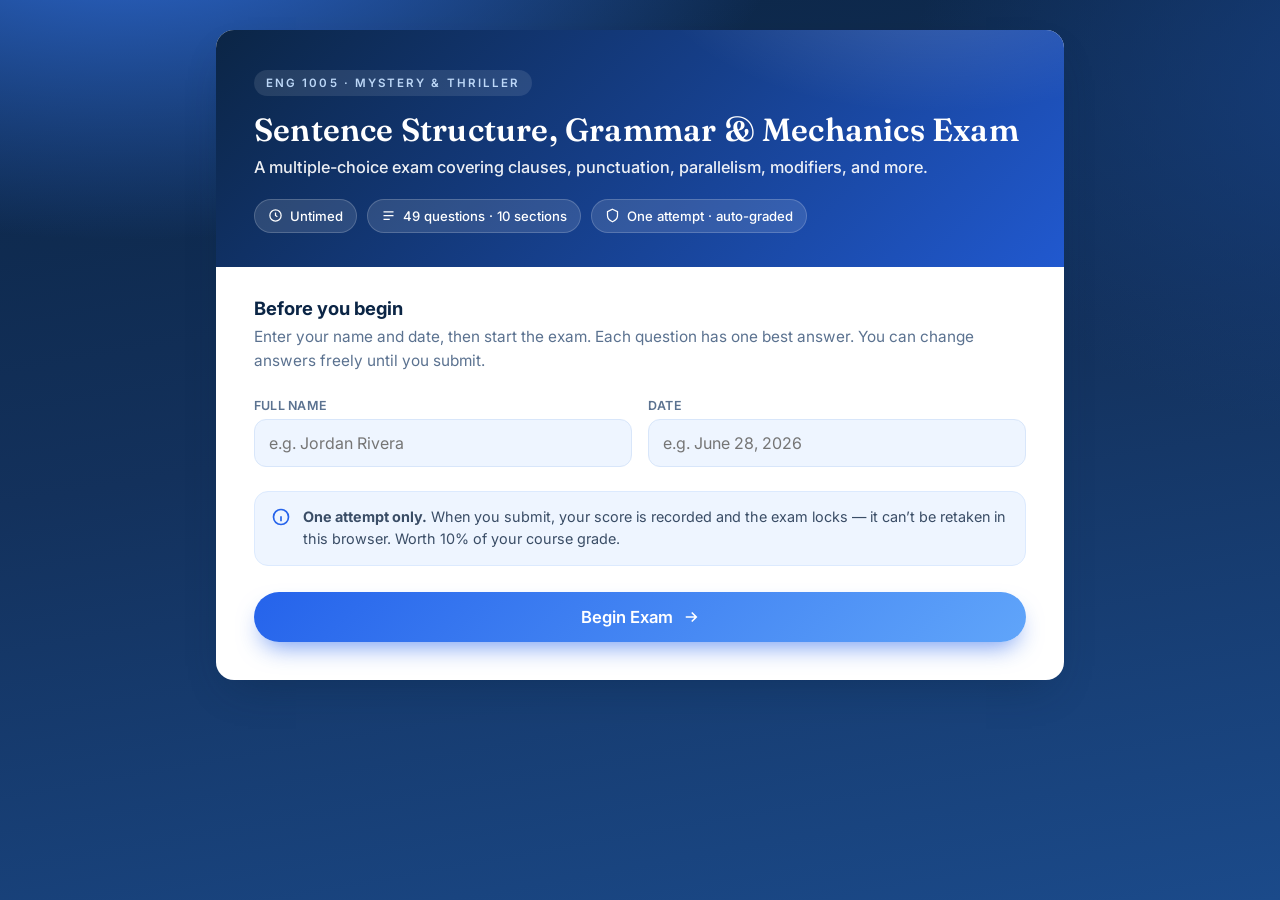
==== index.html @ 20e9f22b "Refactor exam into multi-file project: HTML structure and CSS theme Replace the single-file grammar-" ====
<!DOCTYPE html>
<html lang="en">
<head>
<meta charset="UTF-8">
<meta name="viewport" content="width=device-width, initial-scale=1.0">
<title>ENG 1005 · Grammar &amp; Mechanics Exam</title>
<link rel="preconnect" href="https://fonts.googleapis.com">
<link rel="preconnect" href="https://fonts.gstatic.com" crossorigin>
<link href="https://fonts.googleapis.com/css2?family=Inter:wght@400;500;600;700;800&family=Fraunces:opsz,wght@9..144,500;9..144,600&display=swap" rel="stylesheet">
<link rel="stylesheet" href="css/styles.css">
</head>
<body>
<div class="shell">

  <!-- ===================== START SCREEN ===================== -->
  <div id="screen-start" class="panel fade-in">
    <div class="hero">
      <span class="eyebrow">ENG 1005 · Mystery &amp; Thriller</span>
      <h1>Sentence Structure, Grammar &amp; Mechanics Exam</h1>
      <p class="sub">A multiple-choice exam covering clauses, punctuation, parallelism, modifiers, and more.</p>
      <div class="pill-row">
        <span class="pill"><svg viewBox="0 0 24 24" fill="none" stroke="currentColor" stroke-width="2"><circle cx="12" cy="12" r="9"/><path d="M12 7v5l3 2"/></svg> Untimed</span>
        <span class="pill"><svg viewBox="0 0 24 24" fill="none" stroke="currentColor" stroke-width="2"><path d="M4 6h16M4 12h16M4 18h10"/></svg> 49 questions · 10 sections</span>
        <span class="pill"><svg viewBox="0 0 24 24" fill="none" stroke="currentColor" stroke-width="2"><path d="M12 2l8 4v6c0 5-3.5 8-8 10-4.5-2-8-5-8-10V6z"/></svg> One attempt · auto-graded</span>
      </div>
    </div>
    <div class="start-body">
      <div id="lock-on-start"></div>
      <h2>Before you begin</h2>
      <p class="lead">Enter your name and date, then start the exam. Each question has one best answer. You can change answers freely until you submit.</p>
      <div class="field-grid">
        <div class="field"><label for="studentName">Full name</label><input id="studentName" type="text" placeholder="e.g. Jordan Rivera" autocomplete="off"></div>
        <div class="field"><label for="examDate">Date</label><input id="examDate" type="text" placeholder="e.g. June 28, 2026" autocomplete="off"></div>
      </div>
      <div class="note">
        <svg viewBox="0 0 24 24" fill="none" stroke="currentColor" stroke-width="2"><circle cx="12" cy="12" r="9"/><path d="M12 8h.01M11 12h1v4h1"/></svg>
        <span><strong>One attempt only.</strong> When you submit, your score is recorded and the exam locks — it can’t be retaken in this browser. Worth 10% of your course grade.</span>
      </div>
      <button id="beginBtn" class="btn btn-primary btn-block">Begin Exam
        <svg viewBox="0 0 24 24" width="18" height="18" fill="none" stroke="currentColor" stroke-width="2.2"><path d="M5 12h14M13 6l6 6-6 6"/></svg>
      </button>
    </div>
  </div>

  <!-- ===================== EXAM SCREEN ===================== -->
  <div id="screen-exam" class="hidden">
    <div class="topbar">
      <span class="who" id="barWho">Exam in progress</span>
      <div class="track"><span id="trackFill"></span></div>
      <span class="count" id="barCount">0 / 0</span>
    </div>
    <form id="examForm"></form>
    <div class="warn" id="warn"></div>
    <div class="submit-wrap">
      <button type="button" id="submitBtn" class="btn btn-primary">Submit Exam
        <svg viewBox="0 0 24 24" width="18" height="18" fill="none" stroke="currentColor" stroke-width="2.2"><path d="M20 6L9 17l-5-5"/></svg>
      </button>
    </div>
    <footer>ENG 1005 · Writing About Mystery &amp; Thriller</footer>
  </div>

  <!-- ===================== RESULT SCREEN ===================== -->
  <div id="screen-result" class="hidden">
    <div class="lock-banner" id="resultLock">
      <svg viewBox="0 0 24 24" fill="none" stroke="currentColor" stroke-width="2"><rect x="4" y="10" width="16" height="11" rx="2"/><path d="M8 10V7a4 4 0 0 1 8 0v3"/></svg>
      <span>Your exam has been submitted and recorded. It cannot be retaken in this browser.</span>
    </div>
    <div class="panel fade-in">
      <div class="result-head">
        <div class="who" id="resWho"></div>
        <div class="meta" id="resMeta"></div>
        <div class="ring-wrap">
          <svg width="170" height="170" viewBox="0 0 170 170">
            <circle class="ring-bg" cx="85" cy="85" r="74"/>
            <circle class="ring-fg" id="ringFg" cx="85" cy="85" r="74"/>
          </svg>
          <div class="ring-label"><div class="pct" id="resPct">0<small>%</small></div><div class="lbl">Score</div></div>
        </div>
        <div class="grade-word" id="resGrade"></div>
      </div>
      <div class="breakdown">
        <h4>Section breakdown</h4>
        <div id="breakdown"></div>
      </div>
      <div class="result-actions">
        <button class="btn btn-ghost" id="reviewBtn">Review my answers</button>
      </div>
    </div>
    <footer>ENG 1005 · Writing About Mystery &amp; Thriller</footer>
  </div>

</div>

<!-- Question bank (course material) loads first, then the app logic -->
<script src="js/questions.js"></script>
<script src="js/app.js"></script>
</body>
</html>
---- css/styles.css ----
/* ============================================================
   ENG 1005 · Mystery & Thriller — Grammar & Mechanics Exam
   Stylesheet (blue theme)
   ============================================================ */
:root{
  --navy:#0b2545;
  --navy-2:#13315c;
  --blue:#1f6feb;
  --blue-600:#2563eb;
  --blue-500:#3b82f6;
  --blue-400:#60a5fa;
  --sky:#bcd7f7;
  --ice:#eef5ff;
  --ice-2:#dceafe;
  --ink:#0f1f33;
  --muted:#5b7290;
  --line:#d8e6fa;
  --good:#15803d;
  --good-bg:#e7f7ec;
  --good-line:#79c894;
  --bad:#c2382c;
  --bad-bg:#fdeceb;
  --bad-line:#eb9b94;
  --card:#ffffff;
  --shadow:0 18px 40px -18px rgba(11,37,69,.45);
  --shadow-sm:0 6px 18px -8px rgba(11,37,69,.35);
  --radius:18px;
}
*{box-sizing:border-box;}
html{scroll-behavior:smooth;}
body{
  margin:0;
  font-family:"Inter",system-ui,-apple-system,Segoe UI,Roboto,Helvetica,Arial,sans-serif;
  color:var(--ink);
  background:
    radial-gradient(1200px 600px at 10% -10%, #2f6bd6 0%, transparent 55%),
    radial-gradient(1000px 700px at 110% 10%, #163e7d 0%, transparent 50%),
    linear-gradient(170deg,#0b2545 0%,#13315c 45%,#1b4a8a 100%);
  background-attachment:fixed;
  min-height:100vh;
  -webkit-font-smoothing:antialiased;
}
.shell{max-width:880px;margin:0 auto;padding:30px 16px 90px;}

/* ---------- Cards / panels ---------- */
.panel{background:var(--card);border-radius:var(--radius);box-shadow:var(--shadow);overflow:hidden;}
.hero{position:relative;padding:40px 38px 34px;background:linear-gradient(135deg,var(--navy) 0%,var(--blue-600) 120%);color:#fff;}
.hero::after{content:"";position:absolute;inset:0;background:radial-gradient(420px 220px at 85% -30%,rgba(255,255,255,.18),transparent 70%);pointer-events:none;}
.eyebrow{display:inline-block;font-size:.72rem;letter-spacing:.18em;text-transform:uppercase;font-weight:600;color:var(--sky);background:rgba(255,255,255,.1);padding:6px 12px;border-radius:999px;margin-bottom:16px;}
.hero h1{font-family:"Fraunces","Inter",serif;font-weight:600;font-size:2rem;line-height:1.15;margin:0 0 8px;letter-spacing:.2px;}
.hero p.sub{margin:0;font-size:1.02rem;opacity:.92;font-weight:500;}
.pill-row{display:flex;flex-wrap:wrap;gap:10px;margin-top:22px;}
.pill{display:inline-flex;align-items:center;gap:7px;font-size:.82rem;font-weight:500;background:rgba(255,255,255,.12);border:1px solid rgba(255,255,255,.18);padding:8px 13px;border-radius:999px;}
.pill svg{width:15px;height:15px;}

/* ---------- Start screen ---------- */
.start-body{padding:30px 38px 38px;}
.start-body h2{font-size:1.15rem;margin:0 0 6px;color:var(--navy);}
.start-body .lead{color:var(--muted);margin:0 0 24px;font-size:.96rem;line-height:1.6;}
.field-grid{display:grid;grid-template-columns:1fr 1fr;gap:16px;margin-bottom:8px;}
@media(max-width:560px){.field-grid{grid-template-columns:1fr;}}
.field label{display:block;font-size:.78rem;font-weight:600;color:var(--muted);margin-bottom:6px;letter-spacing:.02em;text-transform:uppercase;}
.field input{width:100%;border:1.6px solid var(--line);border-radius:12px;padding:13px 14px;font-size:1rem;font-family:inherit;color:var(--ink);background:var(--ice);transition:.15s;}
.field input:focus{outline:none;border-color:var(--blue-500);background:#fff;box-shadow:0 0 0 4px rgba(59,130,246,.15);}
.note{display:flex;gap:12px;align-items:flex-start;margin:24px 0 26px;padding:14px 16px;background:var(--ice);border:1px solid var(--ice-2);border-radius:14px;font-size:.9rem;color:#3a4d66;line-height:1.55;}
.note svg{flex:0 0 auto;width:20px;height:20px;color:var(--blue-600);margin-top:1px;}

/* ---------- Buttons ---------- */
.btn{appearance:none;border:none;cursor:pointer;font-family:inherit;font-weight:600;border-radius:999px;transition:.16s;display:inline-flex;align-items:center;justify-content:center;gap:9px;}
.btn-primary{background:linear-gradient(135deg,var(--blue-600),var(--blue-400));color:#fff;font-size:1.04rem;padding:15px 34px;box-shadow:0 12px 24px -8px rgba(37,99,235,.65);}
.btn-primary:hover{transform:translateY(-2px);box-shadow:0 16px 30px -8px rgba(37,99,235,.7);}
.btn-primary:active{transform:translateY(0);}
.btn-primary:disabled{background:#9fb4d4;cursor:not-allowed;box-shadow:none;transform:none;}
.btn-block{width:100%;}
.btn-ghost{background:#fff;color:var(--blue-600);border:1.6px solid var(--line);font-size:.92rem;padding:11px 22px;}
.btn-ghost:hover{border-color:var(--blue-400);background:var(--ice);}

/* ---------- Sticky progress ---------- */
.topbar{position:sticky;top:0;z-index:40;backdrop-filter:blur(10px);background:rgba(255,255,255,.86);border-bottom:1px solid var(--line);box-shadow:var(--shadow-sm);border-radius:14px;margin-bottom:18px;padding:12px 18px;display:flex;align-items:center;gap:16px;}
.topbar .who{font-weight:600;font-size:.9rem;color:var(--navy);white-space:nowrap;overflow:hidden;text-overflow:ellipsis;max-width:38%;}
.track{flex:1;height:9px;border-radius:999px;background:var(--ice-2);overflow:hidden;}
.track > span{display:block;height:100%;width:0;border-radius:999px;background:linear-gradient(90deg,var(--blue-600),var(--blue-400));transition:width .35s ease;}
.count{font-size:.84rem;font-weight:600;color:var(--muted);white-space:nowrap;}

/* ---------- Sections & questions ---------- */
.qsec{margin:16px 0;}
.sec-head{display:flex;align-items:center;gap:12px;margin:26px 4px 12px;}
.sec-badge{flex:0 0 auto;width:34px;height:34px;border-radius:10px;display:grid;place-items:center;background:linear-gradient(135deg,var(--navy),var(--blue-600));color:#fff;font-weight:700;font-family:"Fraunces",serif;}
.sec-head h3{margin:0;color:#fff;font-size:1.08rem;font-weight:600;}
.sec-dir-card{background:rgba(255,255,255,.92);border-left:4px solid var(--blue-500);border-radius:0 12px 12px 0;padding:11px 16px;margin:0 0 14px;font-size:.9rem;color:#3a4d66;line-height:1.55;}
.passage{background:#fff;border:1px solid var(--line);border-left:4px solid var(--blue-500);border-radius:0 12px 12px 0;padding:14px 18px;margin:0 0 16px;font-style:italic;color:#33485f;line-height:1.6;box-shadow:var(--shadow-sm);}
.q{background:var(--card);border:1px solid var(--line);border-radius:16px;padding:18px 20px;margin:12px 0;box-shadow:var(--shadow-sm);transition:.18s;scroll-margin-top:90px;}
.q.answered{border-color:var(--blue-400);}
.stem{font-weight:600;font-size:1rem;margin-bottom:14px;line-height:1.5;display:flex;gap:10px;}
.stem .num{flex:0 0 auto;min-width:26px;height:26px;padding:0 7px;border-radius:8px;background:var(--ice-2);color:var(--blue-600);font-size:.85rem;font-weight:700;display:inline-grid;place-items:center;}
.opts{display:flex;flex-direction:column;gap:9px;}
.opt{display:flex;gap:13px;align-items:center;padding:12px 15px;border-radius:12px;border:1.6px solid var(--line);background:#fff;cursor:pointer;transition:.14s;font-size:.97rem;line-height:1.45;}
.opt:hover{border-color:var(--blue-400);background:var(--ice);}
.opt input{position:absolute;opacity:0;pointer-events:none;}
.opt .marker{flex:0 0 auto;width:26px;height:26px;border-radius:50%;border:2px solid var(--sky);display:grid;place-items:center;font-weight:700;font-size:.8rem;color:var(--blue-600);background:#fff;transition:.14s;}
.opt.sel{border-color:var(--blue-500);background:linear-gradient(0deg,var(--ice),#fff);box-shadow:0 0 0 3px rgba(59,130,246,.13);}
.opt.sel .marker{background:var(--blue-600);border-color:var(--blue-600);color:#fff;}
.opt .txt{flex:1;}
.opt.correct{border-color:var(--good-line);background:var(--good-bg);}
.opt.correct .marker{background:var(--good);border-color:var(--good);color:#fff;}
.opt.wrong{border-color:var(--bad-line);background:var(--bad-bg);}
.opt.wrong .marker{background:var(--bad);border-color:var(--bad);color:#fff;}
.opt.locked{cursor:default;}
.opt.locked:hover{background:#fff;}
.opt.locked.correct:hover{background:var(--good-bg);}
.opt.locked.wrong:hover{background:var(--bad-bg);}
.opt .tag{margin-left:auto;font-size:.72rem;font-weight:700;letter-spacing:.04em;text-transform:uppercase;padding:3px 9px;border-radius:999px;}
.opt.correct .tag{background:var(--good);color:#fff;}
.opt.wrong .tag{background:var(--bad);color:#fff;}

.submit-wrap{text-align:center;margin:34px 0 6px;}
.warn{color:#ffd9d4;font-size:.9rem;text-align:center;margin-top:14px;min-height:1.2em;font-weight:500;}

/* ---------- Result ---------- */
.result-head{padding:38px 38px 30px;text-align:center;background:linear-gradient(135deg,var(--navy),var(--blue-600));color:#fff;position:relative;}
.ring-wrap{width:170px;height:170px;margin:6px auto 18px;position:relative;}
.ring-wrap svg{transform:rotate(-90deg);}
.ring-bg{fill:none;stroke:rgba(255,255,255,.22);stroke-width:14;}
.ring-fg{fill:none;stroke:#fff;stroke-width:14;stroke-linecap:round;transition:stroke-dashoffset 1.1s cubic-bezier(.2,.8,.25,1);}
.ring-label{position:absolute;inset:0;display:flex;flex-direction:column;align-items:center;justify-content:center;}
.ring-label .pct{font-size:2.5rem;font-weight:800;line-height:1;font-family:"Fraunces",serif;}
.ring-label .pct small{font-size:1.3rem;font-weight:700;}
.ring-label .lbl{font-size:.74rem;letter-spacing:.16em;text-transform:uppercase;opacity:.85;margin-top:5px;}
.result-head .who{font-size:1.05rem;font-weight:600;margin-bottom:2px;}
.result-head .meta{font-size:.92rem;opacity:.9;}
.result-head .grade-word{display:inline-block;margin-top:14px;font-size:.82rem;font-weight:700;letter-spacing:.05em;text-transform:uppercase;background:rgba(255,255,255,.16);border:1px solid rgba(255,255,255,.25);padding:7px 16px;border-radius:999px;}
.breakdown{padding:24px 30px 8px;}
.breakdown h4{margin:0 0 14px;font-size:.78rem;letter-spacing:.12em;text-transform:uppercase;color:var(--muted);}
.brow{display:flex;align-items:center;gap:12px;padding:9px 0;border-bottom:1px solid var(--ice-2);}
.brow:last-child{border-bottom:none;}
.brow .bname{flex:1;font-size:.9rem;font-weight:500;color:var(--ink);}
.brow .bbar{flex:0 0 120px;height:7px;border-radius:999px;background:var(--ice-2);overflow:hidden;}
.brow .bbar > span{display:block;height:100%;border-radius:999px;background:linear-gradient(90deg,var(--blue-600),var(--blue-400));}
.brow .bscore{flex:0 0 54px;text-align:right;font-size:.86rem;font-weight:700;color:var(--navy);}
.result-actions{padding:18px 30px 30px;display:flex;gap:12px;justify-content:center;flex-wrap:wrap;}

.lock-banner{display:flex;gap:12px;align-items:center;background:rgba(255,255,255,.93);border:1px solid var(--sky);border-radius:14px;padding:14px 18px;margin-bottom:18px;color:var(--navy);font-size:.94rem;box-shadow:var(--shadow-sm);}
.lock-banner svg{flex:0 0 auto;width:22px;height:22px;color:var(--blue-600);}

footer{text-align:center;font-size:.8rem;color:rgba(255,255,255,.6);margin-top:34px;}
.hidden{display:none !important;}
.fade-in{animation:fade .45s ease both;}
@keyframes fade{from{opacity:0;transform:translateY(8px);}to{opacity:1;transform:none;}}
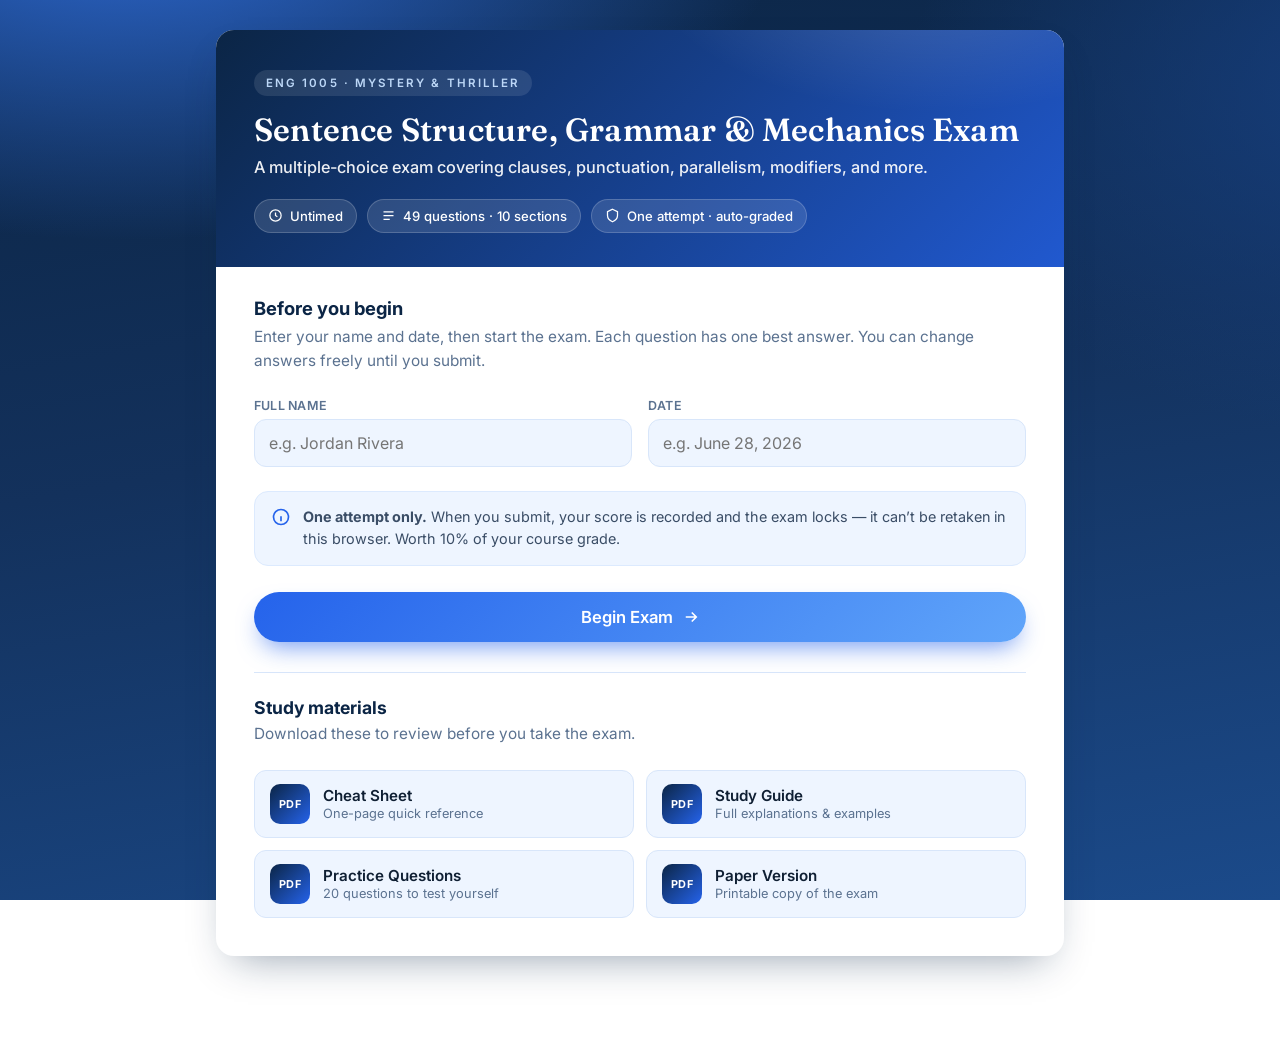
==== commit 40de0abb: "Add Study Materials section with handout download links to exam page" ====
--- a/index.html
+++ b/index.html
@@ -39,6 +39,29 @@
       <button id="beginBtn" class="btn btn-primary btn-block">Begin Exam
         <svg viewBox="0 0 24 24" width="18" height="18" fill="none" stroke="currentColor" stroke-width="2.2"><path d="M5 12h14M13 6l6 6-6 6"/></svg>
       </button>
+
+      <div class="resources">
+        <h2>Study materials</h2>
+        <p class="lead">Download these to review before you take the exam.</p>
+        <div class="res-grid">
+          <a class="res" href="ENG1005-Cheat-Sheet.pdf" target="_blank" rel="noopener">
+            <span class="ic">PDF</span>
+            <span class="rtext"><span class="rt">Cheat Sheet</span><span class="rs">One-page quick reference</span></span>
+          </a>
+          <a class="res" href="ENG1005-Study-Guide.pdf" target="_blank" rel="noopener">
+            <span class="ic">PDF</span>
+            <span class="rtext"><span class="rt">Study Guide</span><span class="rs">Full explanations &amp; examples</span></span>
+          </a>
+          <a class="res" href="ENG1005-Practice-Questions.pdf" target="_blank" rel="noopener">
+            <span class="ic">PDF</span>
+            <span class="rtext"><span class="rt">Practice Questions</span><span class="rs">20 questions to test yourself</span></span>
+          </a>
+          <a class="res" href="ENG1005-Exam-Student.pdf" target="_blank" rel="noopener">
+            <span class="ic">PDF</span>
+            <span class="rtext"><span class="rt">Paper Version</span><span class="rs">Printable copy of the exam</span></span>
+          </a>
+        </div>
+      </div>
     </div>
   </div>
 
--- a/css/styles.css
+++ b/css/styles.css
@@ -64,6 +64,18 @@
 .field input:focus{outline:none;border-color:var(--blue-500);background:#fff;box-shadow:0 0 0 4px rgba(59,130,246,.15);}
 .note{display:flex;gap:12px;align-items:flex-start;margin:24px 0 26px;padding:14px 16px;background:var(--ice);border:1px solid var(--ice-2);border-radius:14px;font-size:.9rem;color:#3a4d66;line-height:1.55;}
 .note svg{flex:0 0 auto;width:20px;height:20px;color:var(--blue-600);margin-top:1px;}
+
+/* ---------- Study materials / resource links ---------- */
+.resources{margin-top:30px;border-top:1px solid var(--line);padding-top:24px;}
+.resources h2{font-size:1.1rem;margin:0 0 4px;color:var(--navy);}
+.res-grid{display:grid;grid-template-columns:1fr 1fr;gap:12px;margin-top:14px;}
+@media(max-width:560px){.res-grid{grid-template-columns:1fr;}}
+.res{display:flex;align-items:center;gap:13px;padding:13px 15px;border:1.6px solid var(--line);border-radius:12px;text-decoration:none;color:var(--ink);background:var(--ice);transition:.14s;}
+.res:hover{border-color:var(--blue-500);background:#fff;box-shadow:var(--shadow-sm);transform:translateY(-1px);}
+.res .ic{flex:0 0 auto;width:40px;height:40px;border-radius:10px;background:linear-gradient(135deg,var(--navy),var(--blue-600));color:#fff;display:grid;place-items:center;font-weight:700;font-size:.68rem;letter-spacing:.05em;}
+.res .rtext{display:flex;flex-direction:column;line-height:1.3;}
+.res .rt{font-weight:600;font-size:.95rem;}
+.res .rs{font-size:.8rem;color:var(--muted);}
 
 /* ---------- Buttons ---------- */
 .btn{appearance:none;border:none;cursor:pointer;font-family:inherit;font-weight:600;border-radius:999px;transition:.16s;display:inline-flex;align-items:center;justify-content:center;gap:9px;}
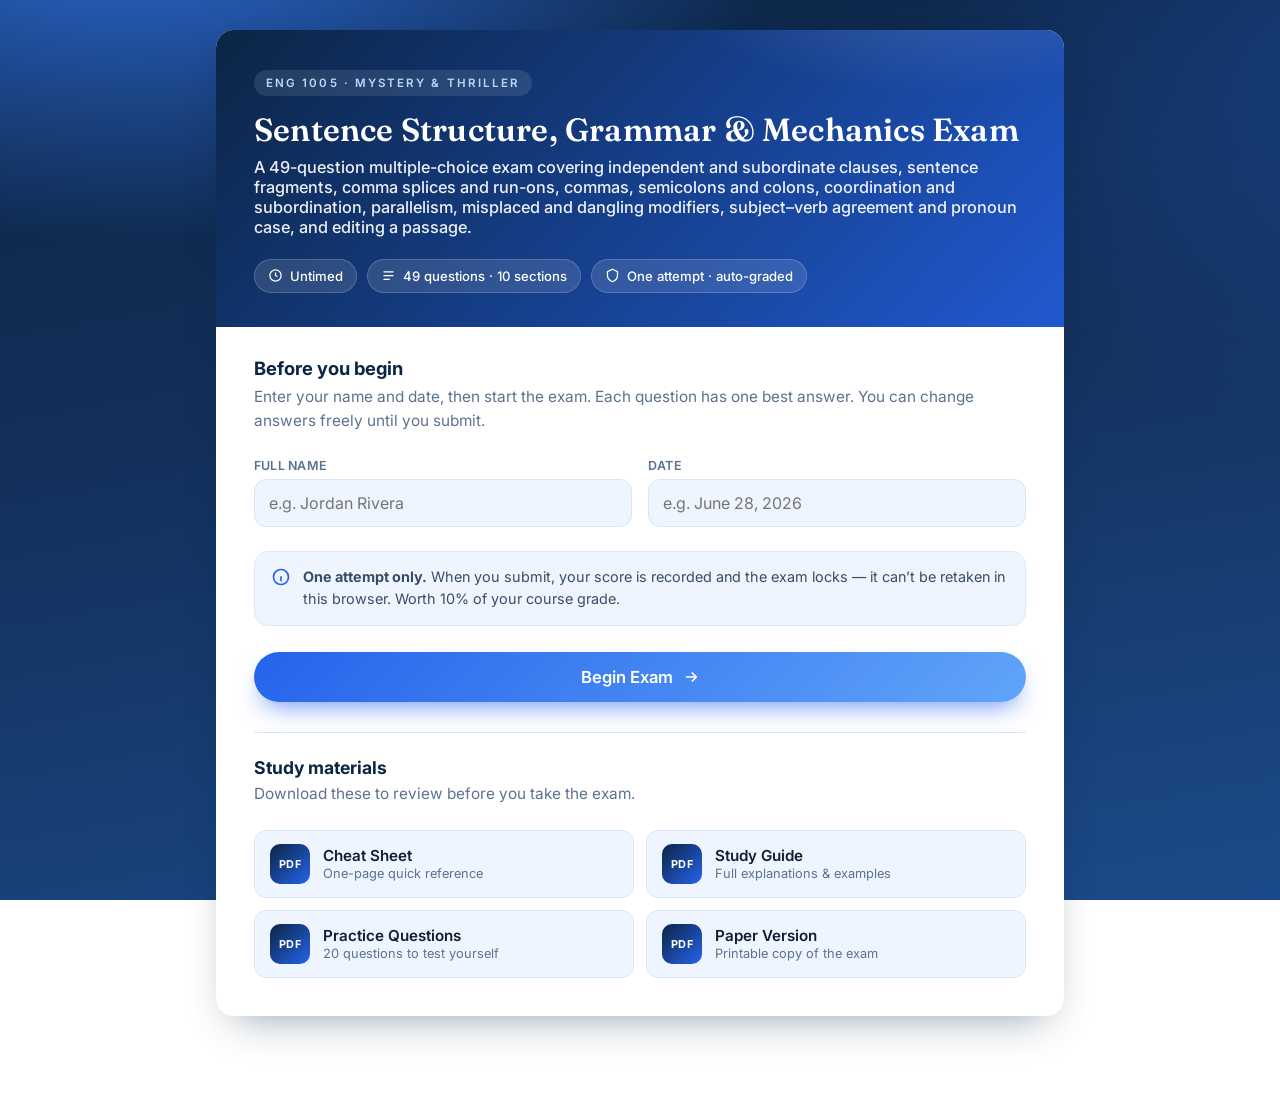
==== commit 4fc9aeb4: "Replace vague exam description with the full list of topics" ====
--- a/index.html
+++ b/index.html
@@ -17,7 +17,7 @@
     <div class="hero">
       <span class="eyebrow">ENG 1005 · Mystery &amp; Thriller</span>
       <h1>Sentence Structure, Grammar &amp; Mechanics Exam</h1>
-      <p class="sub">A multiple-choice exam covering clauses, punctuation, parallelism, modifiers, and more.</p>
+      <p class="sub">A 49-question multiple-choice exam covering independent and subordinate clauses, sentence fragments, comma splices and run-ons, commas, semicolons and colons, coordination and subordination, parallelism, misplaced and dangling modifiers, subject–verb agreement and pronoun case, and editing a passage.</p>
       <div class="pill-row">
         <span class="pill"><svg viewBox="0 0 24 24" fill="none" stroke="currentColor" stroke-width="2"><circle cx="12" cy="12" r="9"/><path d="M12 7v5l3 2"/></svg> Untimed</span>
         <span class="pill"><svg viewBox="0 0 24 24" fill="none" stroke="currentColor" stroke-width="2"><path d="M4 6h16M4 12h16M4 18h10"/></svg> 49 questions · 10 sections</span>
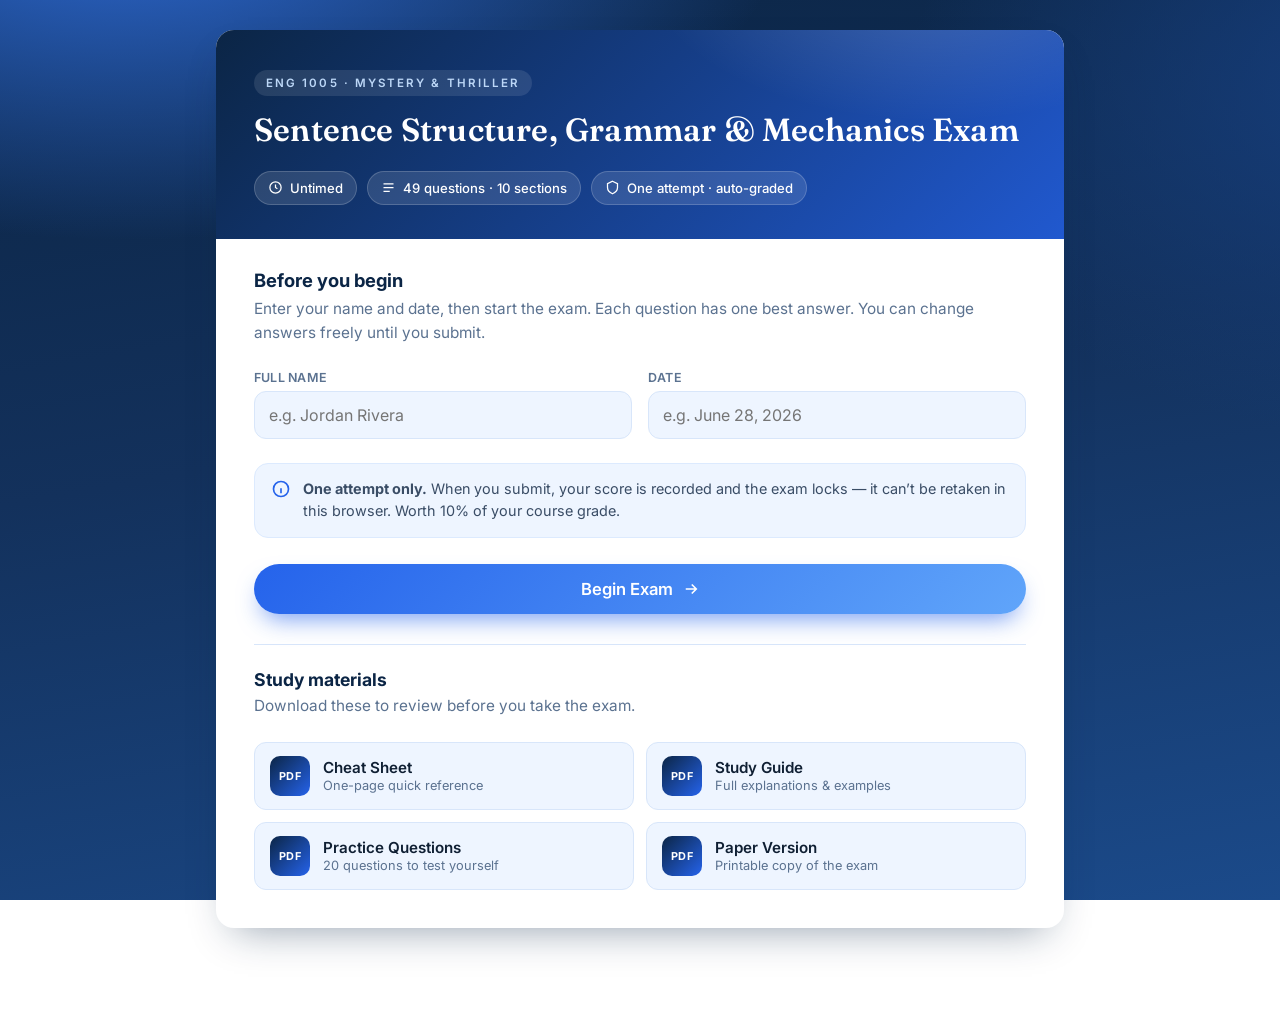
==== commit 6a2bc99c: "Remove exam description line, leaving just the title" ====
--- a/index.html
+++ b/index.html
@@ -17,7 +17,6 @@
     <div class="hero">
       <span class="eyebrow">ENG 1005 · Mystery &amp; Thriller</span>
       <h1>Sentence Structure, Grammar &amp; Mechanics Exam</h1>
-      <p class="sub">A 49-question multiple-choice exam covering independent and subordinate clauses, sentence fragments, comma splices and run-ons, commas, semicolons and colons, coordination and subordination, parallelism, misplaced and dangling modifiers, subject–verb agreement and pronoun case, and editing a passage.</p>
       <div class="pill-row">
         <span class="pill"><svg viewBox="0 0 24 24" fill="none" stroke="currentColor" stroke-width="2"><circle cx="12" cy="12" r="9"/><path d="M12 7v5l3 2"/></svg> Untimed</span>
         <span class="pill"><svg viewBox="0 0 24 24" fill="none" stroke="currentColor" stroke-width="2"><path d="M4 6h16M4 12h16M4 18h10"/></svg> 49 questions · 10 sections</span>
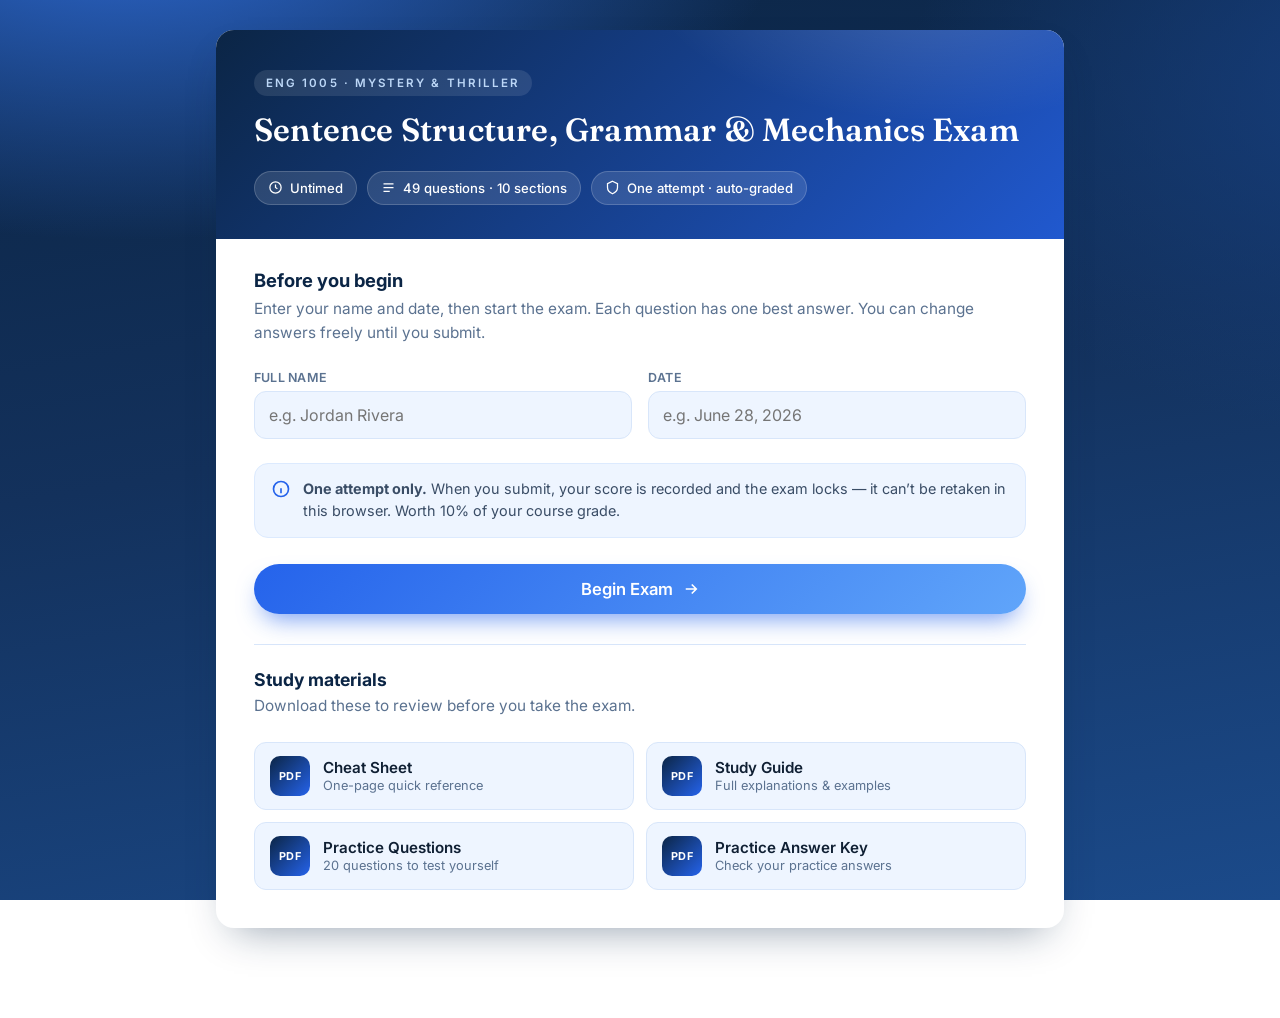
==== commit f6666829: "Replace printable exam with a published practice answer key - Remove the printable exam (ENG1005-Exa" ====
--- a/index.html
+++ b/index.html
@@ -55,9 +55,9 @@
             <span class="ic">PDF</span>
             <span class="rtext"><span class="rt">Practice Questions</span><span class="rs">20 questions to test yourself</span></span>
           </a>
-          <a class="res" href="ENG1005-Exam-Student.pdf" target="_blank" rel="noopener">
+          <a class="res" href="ENG1005-Practice-Answer-Key.pdf" target="_blank" rel="noopener">
             <span class="ic">PDF</span>
-            <span class="rtext"><span class="rt">Paper Version</span><span class="rs">Printable copy of the exam</span></span>
+            <span class="rtext"><span class="rt">Practice Answer Key</span><span class="rs">Check your practice answers</span></span>
           </a>
         </div>
       </div>
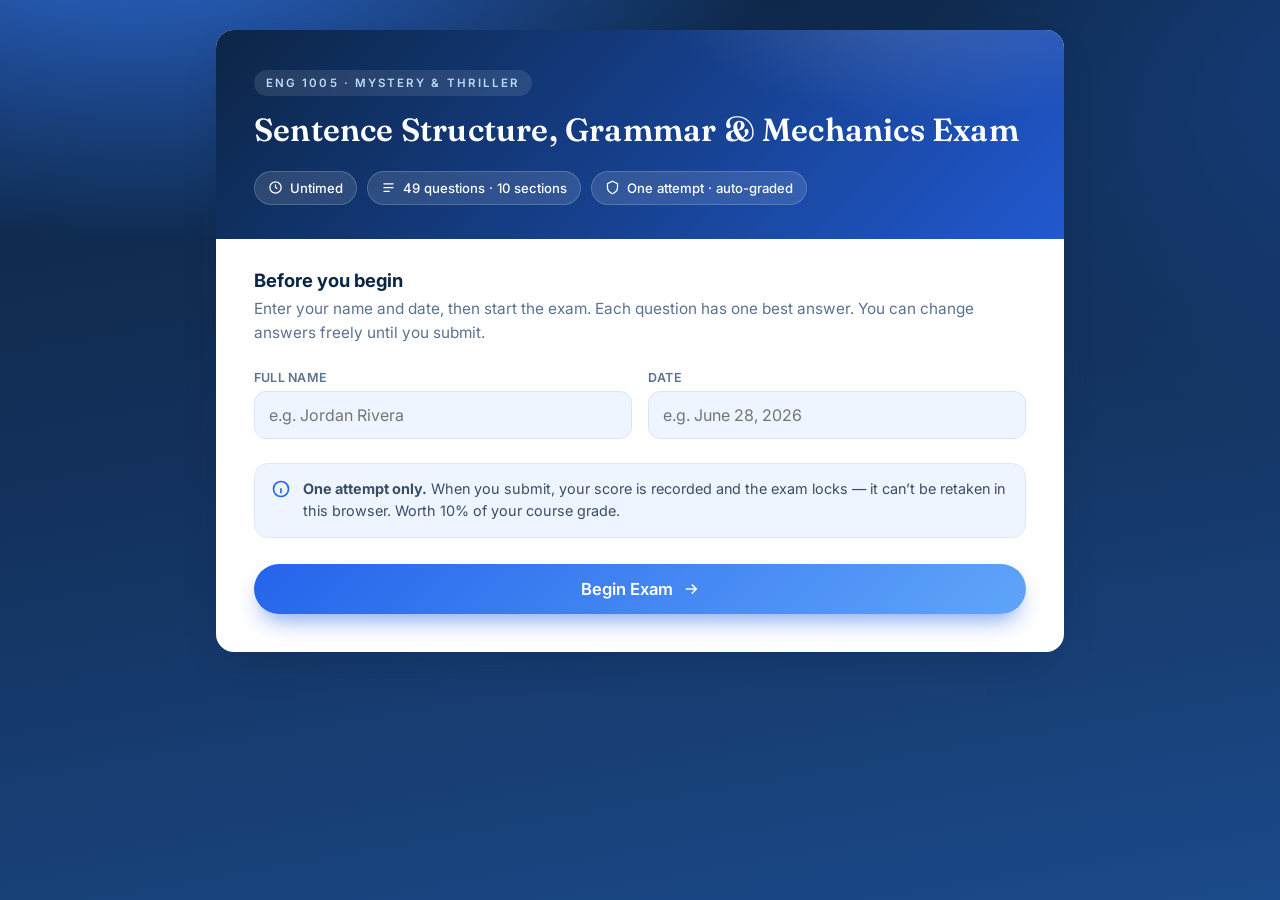
==== commit 5c09e2ec: "Split exam and study materials into two separate pages Move the study/practice materials off the exa" ====
--- a/index.html
+++ b/index.html
@@ -38,29 +38,6 @@
       <button id="beginBtn" class="btn btn-primary btn-block">Begin Exam
         <svg viewBox="0 0 24 24" width="18" height="18" fill="none" stroke="currentColor" stroke-width="2.2"><path d="M5 12h14M13 6l6 6-6 6"/></svg>
       </button>
-
-      <div class="resources">
-        <h2>Study materials</h2>
-        <p class="lead">Download these to review before you take the exam.</p>
-        <div class="res-grid">
-          <a class="res" href="ENG1005-Cheat-Sheet.pdf" target="_blank" rel="noopener">
-            <span class="ic">PDF</span>
-            <span class="rtext"><span class="rt">Cheat Sheet</span><span class="rs">One-page quick reference</span></span>
-          </a>
-          <a class="res" href="ENG1005-Study-Guide.pdf" target="_blank" rel="noopener">
-            <span class="ic">PDF</span>
-            <span class="rtext"><span class="rt">Study Guide</span><span class="rs">Full explanations &amp; examples</span></span>
-          </a>
-          <a class="res" href="ENG1005-Practice-Questions.pdf" target="_blank" rel="noopener">
-            <span class="ic">PDF</span>
-            <span class="rtext"><span class="rt">Practice Questions</span><span class="rs">20 questions to test yourself</span></span>
-          </a>
-          <a class="res" href="ENG1005-Practice-Answer-Key.pdf" target="_blank" rel="noopener">
-            <span class="ic">PDF</span>
-            <span class="rtext"><span class="rt">Practice Answer Key</span><span class="rs">Check your practice answers</span></span>
-          </a>
-        </div>
-      </div>
     </div>
   </div>
 
